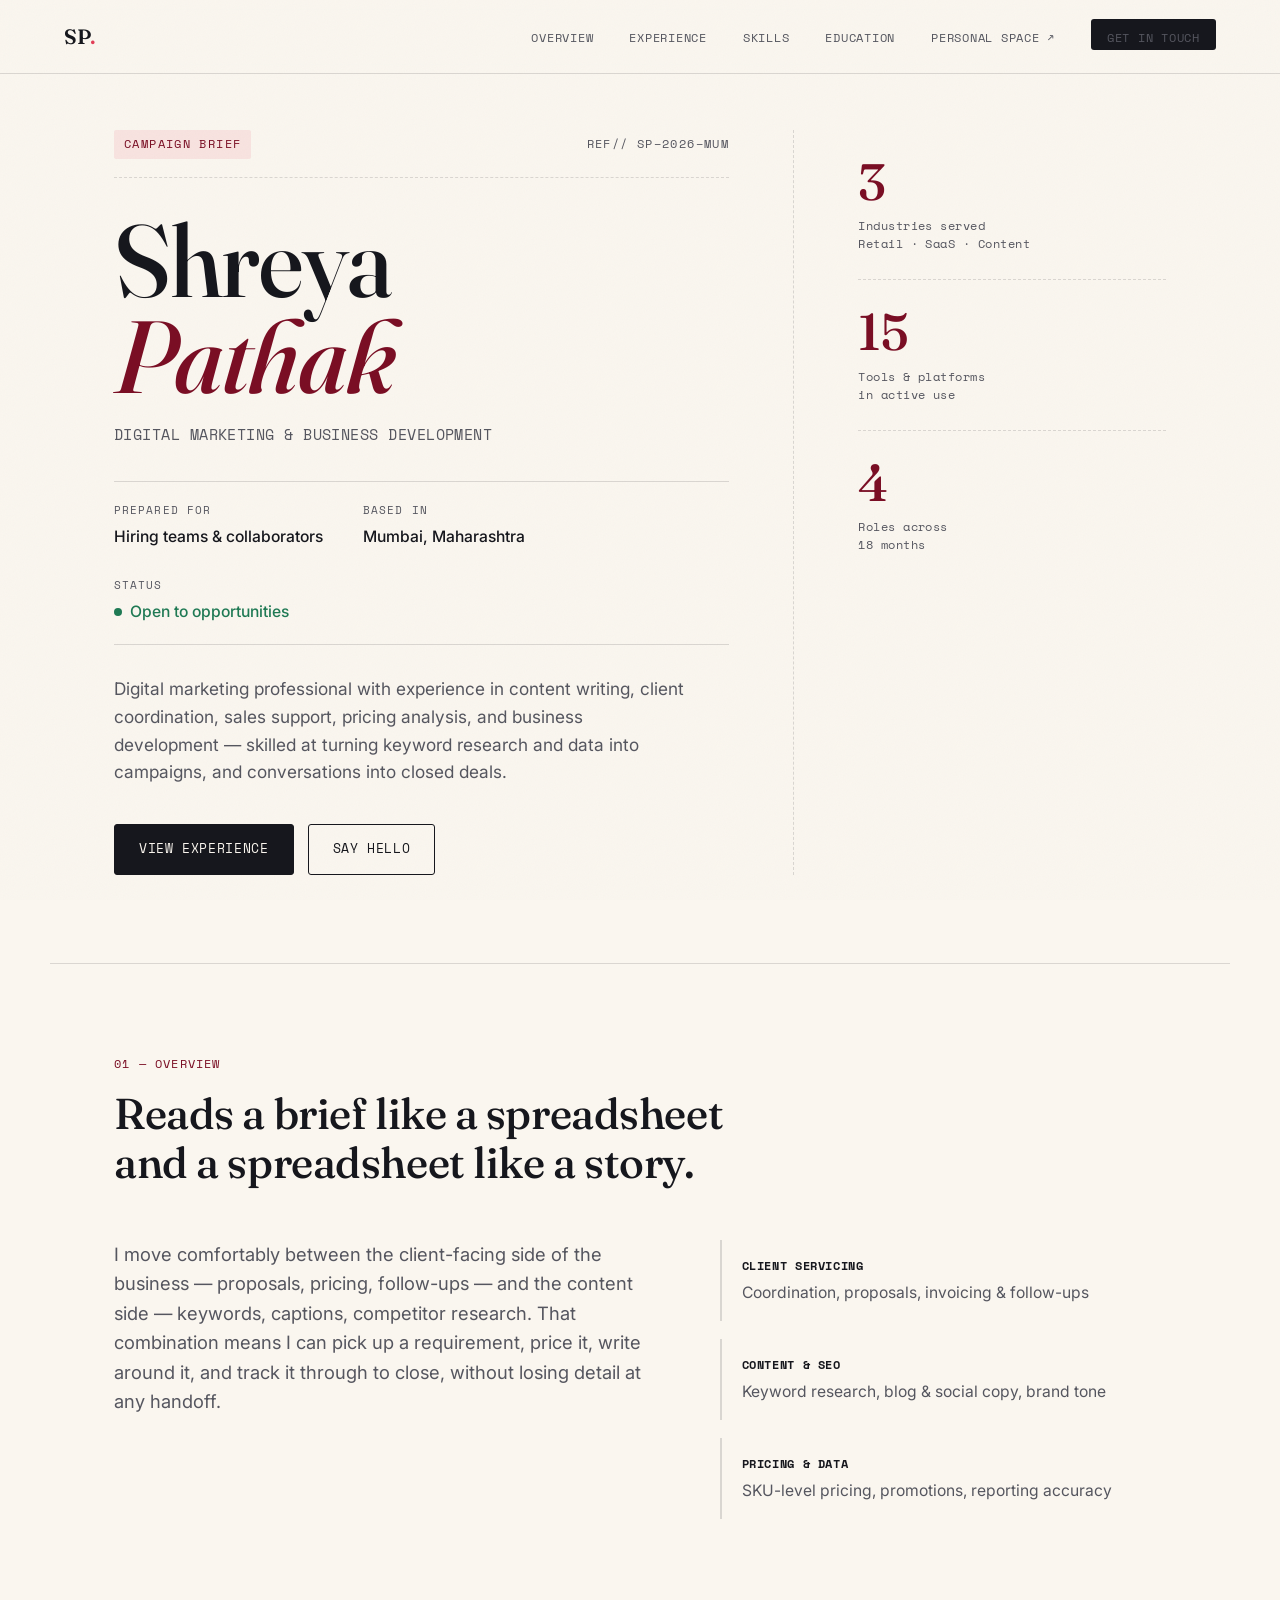
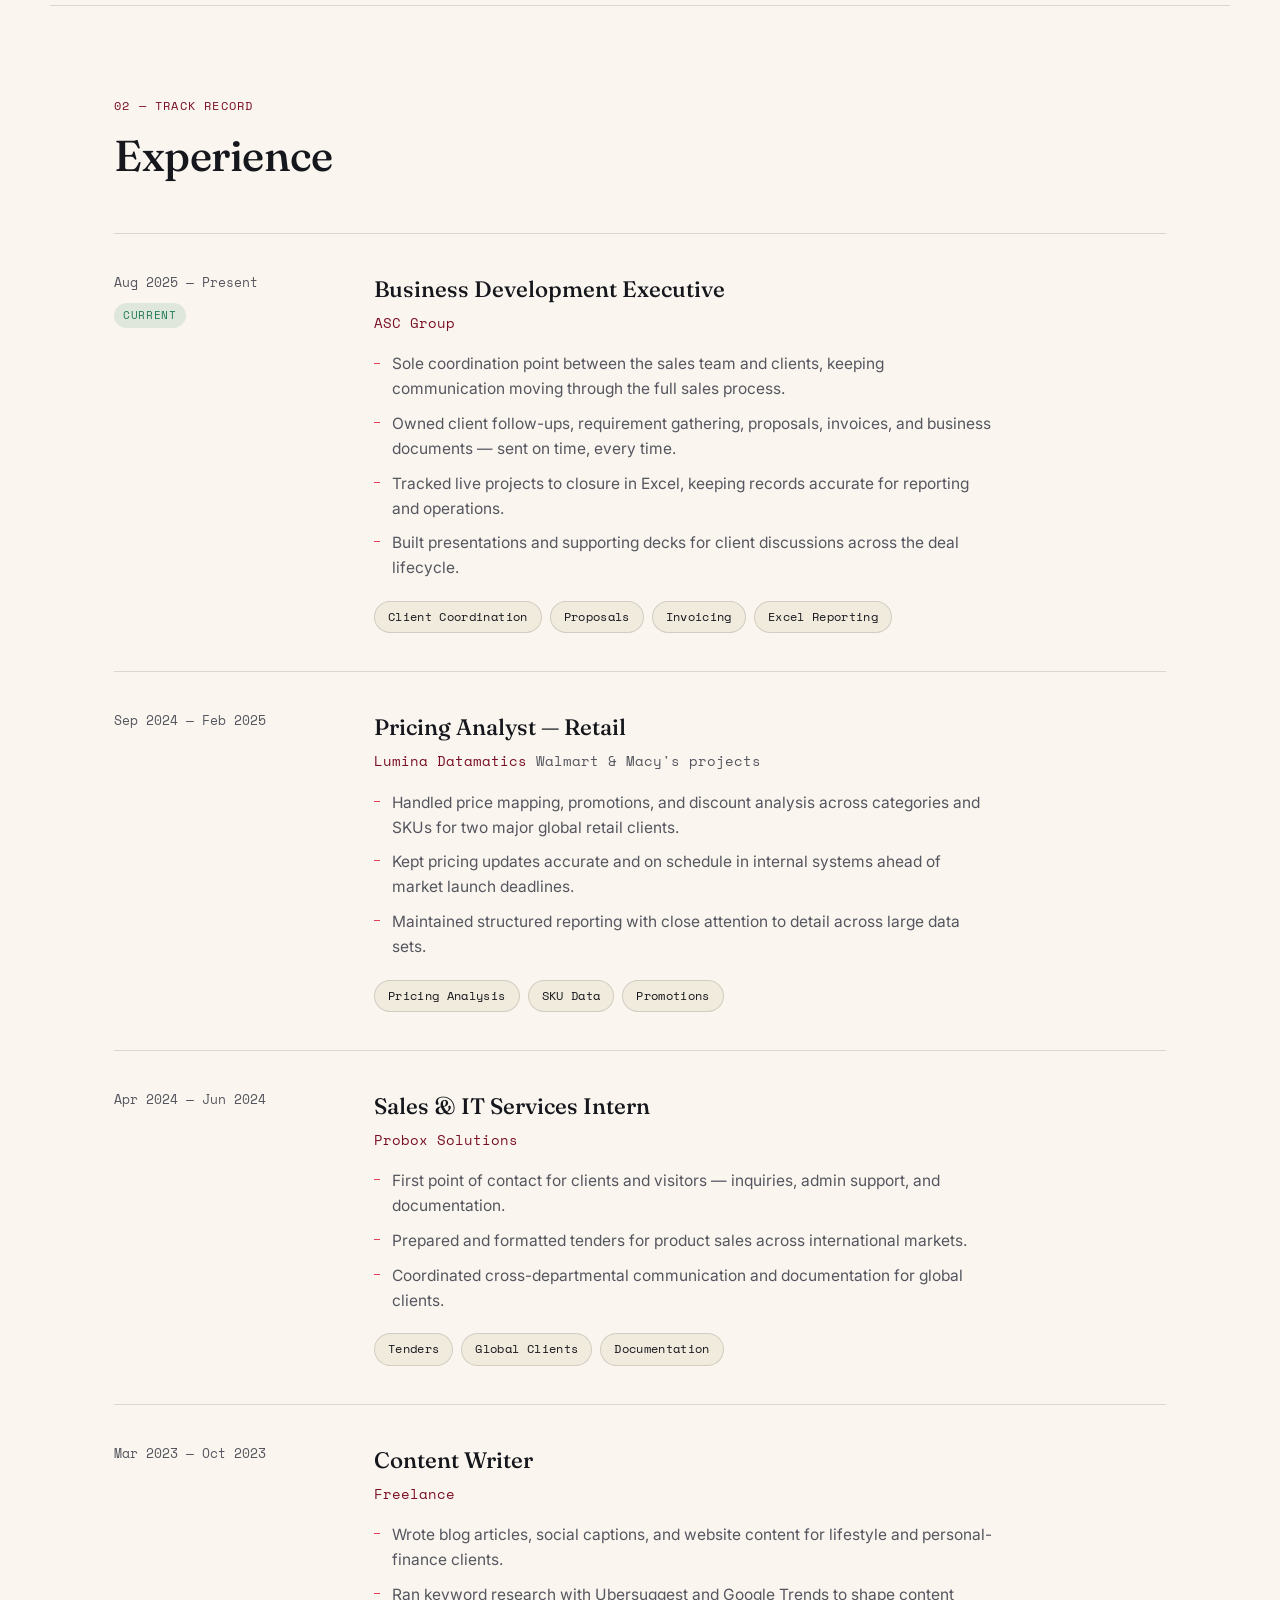
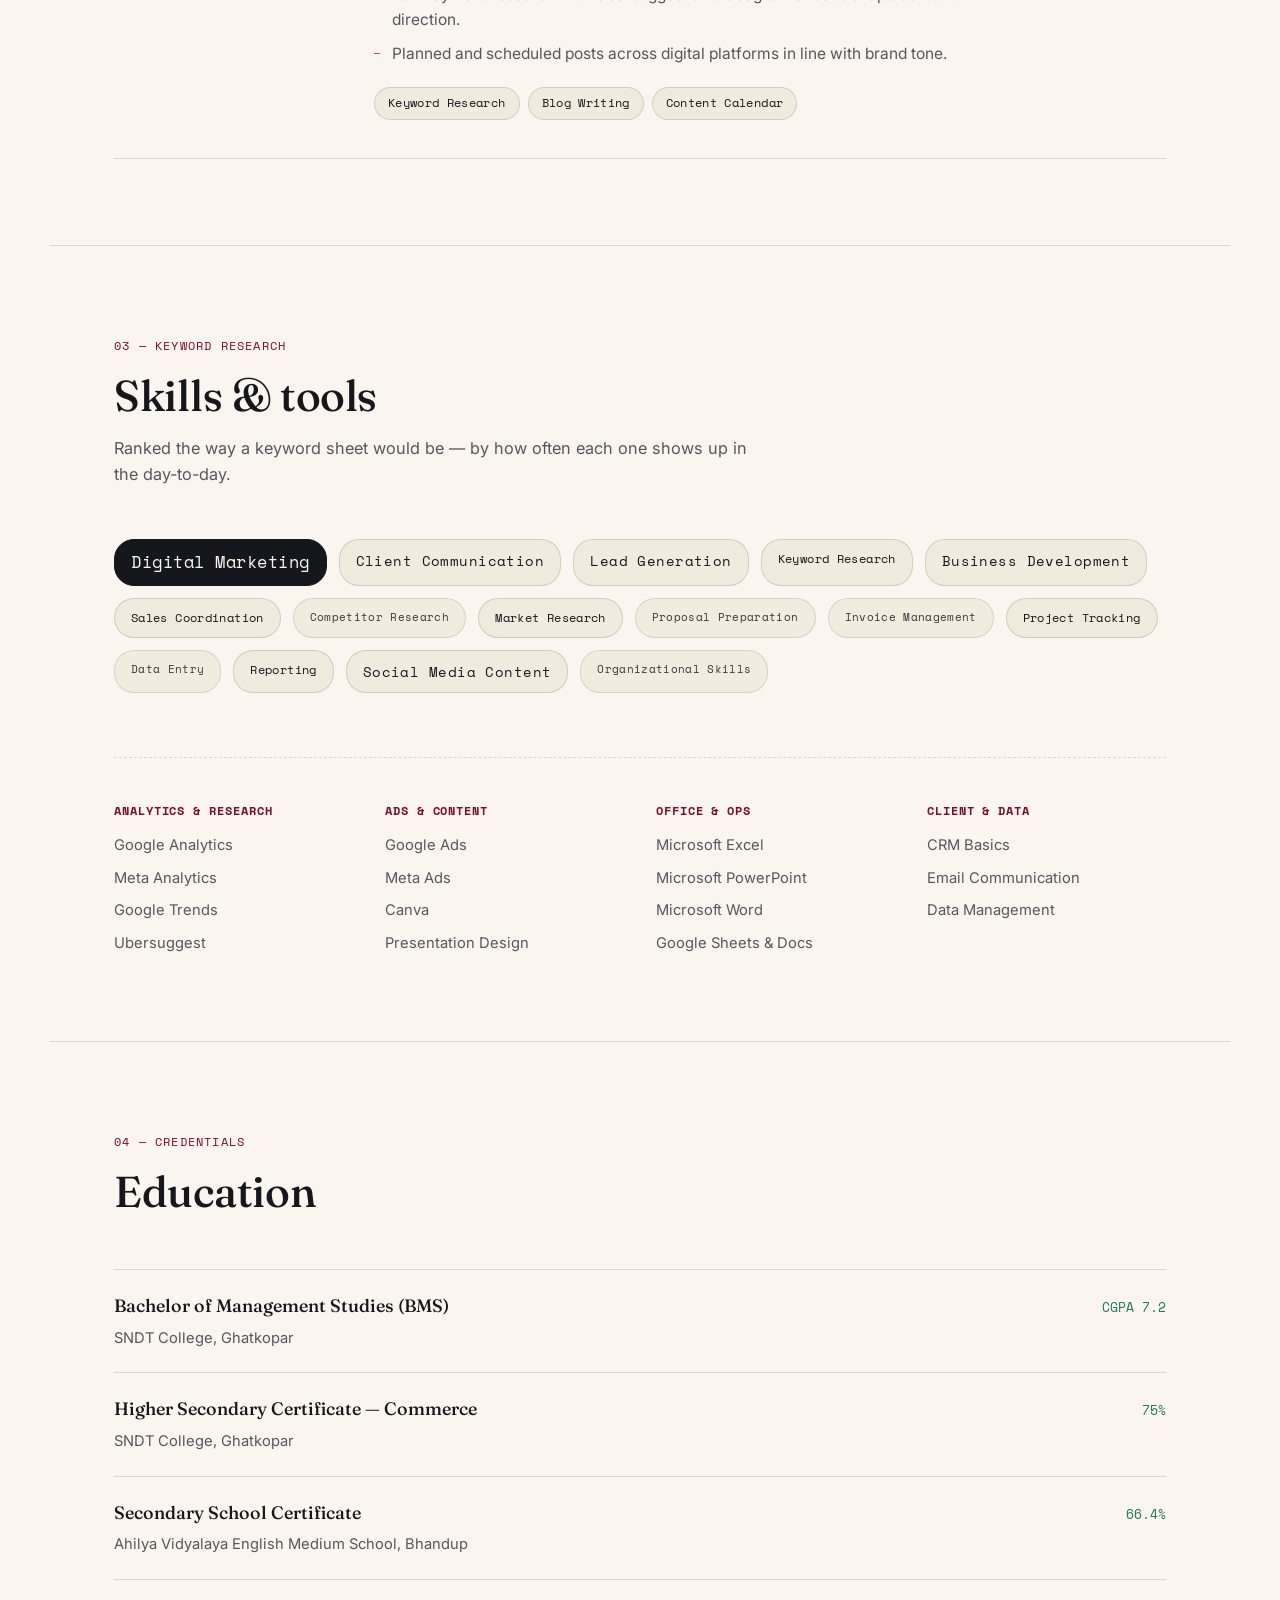
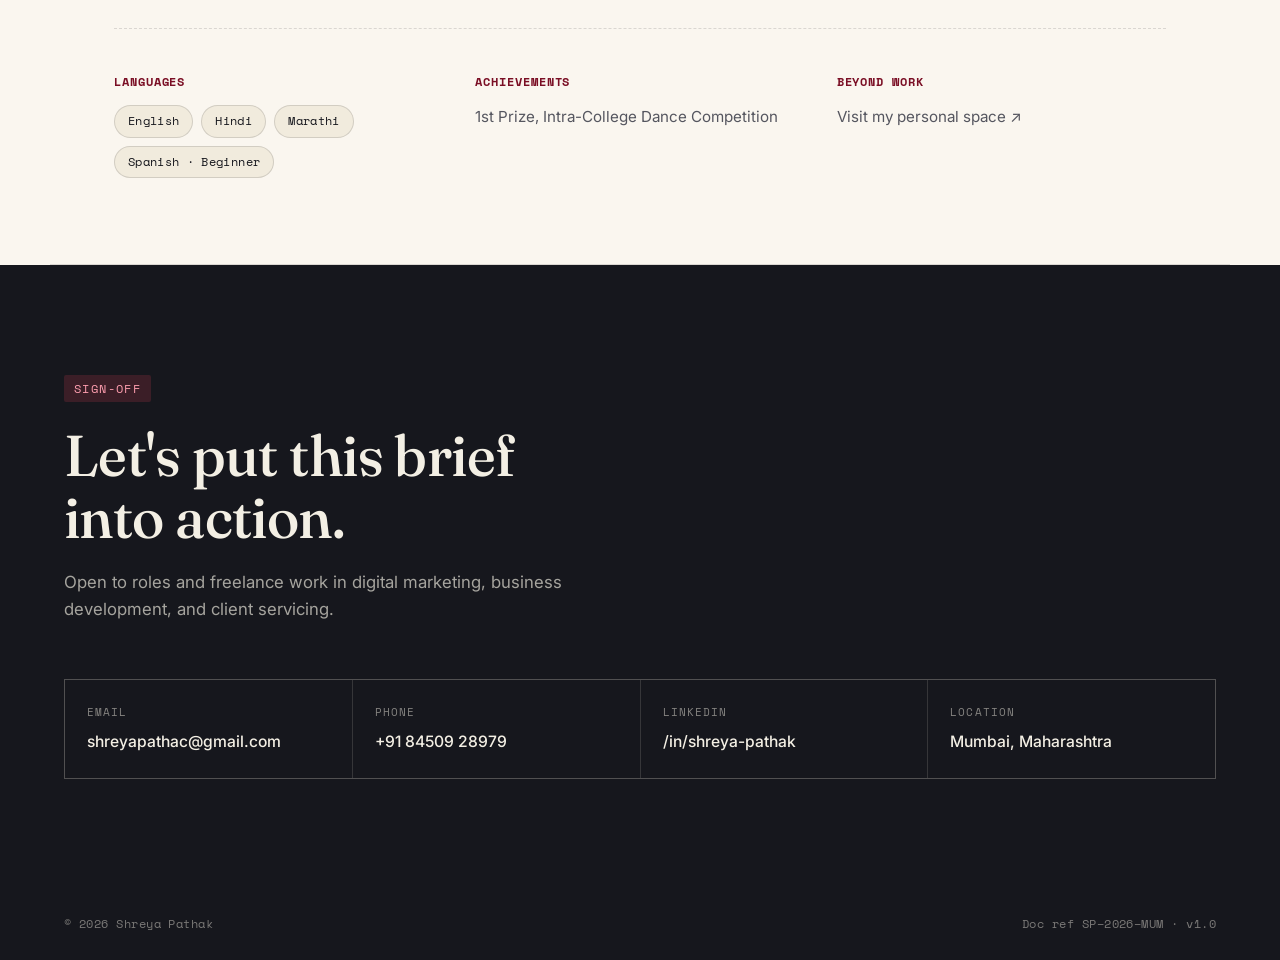
==== professional.html @ 5af689d1 "Add files via upload" ====
<!DOCTYPE html>
<html lang="en">
<head>
<meta charset="UTF-8">
<meta name="viewport" content="width=device-width, initial-scale=1.0">
<title>Shreya Pathak — Professional Portfolio</title>
<meta name="description" content="Professional portfolio of Shreya Pathak — digital marketing, business development, and client servicing, Mumbai.">
<link rel="preconnect" href="https://fonts.googleapis.com">
<link rel="preconnect" href="https://fonts.gstatic.com" crossorigin>
<link href="https://fonts.googleapis.com/css2?family=Fraunces:ital,opsz,wght@0,9..144,300;0,9..144,500;0,9..144,600;1,9..144,500&family=Inter:wght@400;500;600&family=Space+Mono:wght@400;700&display=swap" rel="stylesheet">
<link rel="stylesheet" href="assets/style.css">
</head>
<body>

<div class="grain" aria-hidden="true"></div>

<!-- ============ NAV ============ -->
<nav class="nav">
  <a href="index.html" class="nav__mark">SP<span class="nav__mark-dot">.</span></a>
  <button class="nav__toggle" id="navToggle" aria-label="Open menu" aria-expanded="false">
    <span></span><span></span><span></span>
  </button>
  <ul class="nav__links" id="navLinks">
    <li><a href="#brief">Overview</a></li>
    <li><a href="#experience">Experience</a></li>
    <li><a href="#skills">Skills</a></li>
    <li><a href="#education">Education</a></li>
    <li><a href="personal.html">Personal space ↗</a></li>
    <li><a href="#contact" class="nav__cta">Get in touch</a></li>
  </ul>
</nav>

<!-- ============ HERO — CAMPAIGN BRIEF COVER ============ -->
<header class="hero" id="top">
  <div class="hero__doc">
    <div class="hero__doc-top">
      <span class="hero__tag">CAMPAIGN&nbsp;BRIEF</span>
      <span class="hero__tag hero__tag--ref">REF// SP–2026–MUM</span>
    </div>

    <h1 class="hero__title">
      <span class="hero__title-line">Shreya</span>
      <span class="hero__title-line hero__title-line--em">Pathak</span>
    </h1>

    <p class="hero__role">Digital Marketing &amp; Business Development</p>

    <div class="hero__meta">
      <div class="hero__meta-item">
        <span class="hero__meta-label">Prepared for</span>
        <span class="hero__meta-value">Hiring teams &amp; collaborators</span>
      </div>
      <div class="hero__meta-item">
        <span class="hero__meta-label">Based in</span>
        <span class="hero__meta-value">Mumbai, Maharashtra</span>
      </div>
      <div class="hero__meta-item">
        <span class="hero__meta-label">Status</span>
        <span class="hero__meta-value hero__meta-value--live"><span class="pulse"></span>Open to opportunities</span>
      </div>
    </div>

    <p class="hero__summary">
      Digital marketing professional with experience in content writing, client coordination, sales support, pricing analysis, and business development — skilled at turning keyword research and data into campaigns, and conversations into closed deals.
    </p>

    <div class="hero__actions">
      <a href="#experience" class="btn btn--primary">View experience</a>
      <a href="mailto:shreyapathac@gmail.com" class="btn btn--ghost">Say hello</a>
    </div>
  </div>

  <div class="hero__side" aria-hidden="true">
    <div class="hero__kpi">
      <span class="hero__kpi-num" data-count="3">0</span>
      <span class="hero__kpi-label">Industries served<br>Retail · SaaS · Content</span>
    </div>
    <div class="hero__kpi">
      <span class="hero__kpi-num" data-count="15">0</span>
      <span class="hero__kpi-label">Tools &amp; platforms<br>in active use</span>
    </div>
    <div class="hero__kpi">
      <span class="hero__kpi-num" data-count="4">0</span>
      <span class="hero__kpi-label">Roles across<br>18 months</span>
    </div>
  </div>
</header>

<main>

<!-- ============ BRIEF / ABOUT ============ -->
<section class="section brief" id="brief">
  <div class="section__head">
    <span class="section__eyebrow">01 — Overview</span>
    <h2 class="section__title">Reads a brief like a spreadsheet<br>and a spreadsheet like a story.</h2>
  </div>
  <div class="brief__grid">
    <p class="brief__text">
      I move comfortably between the client-facing side of the business — proposals, pricing, follow-ups — and the content side — keywords, captions, competitor research. That combination means I can pick up a requirement, price it, write around it, and track it through to close, without losing detail at any handoff.
    </p>
    <ul class="brief__list">
      <li><span class="brief__list-mark">Client servicing</span>Coordination, proposals, invoicing &amp; follow-ups</li>
      <li><span class="brief__list-mark">Content &amp; SEO</span>Keyword research, blog &amp; social copy, brand tone</li>
      <li><span class="brief__list-mark">Pricing &amp; data</span>SKU-level pricing, promotions, reporting accuracy</li>
    </ul>
  </div>
</section>

<!-- ============ EXPERIENCE — TIMELINE ============ -->
<section class="section experience" id="experience">
  <div class="section__head">
    <span class="section__eyebrow">02 — Track record</span>
    <h2 class="section__title">Experience</h2>
  </div>

  <div class="timeline">

    <article class="role">
      <div class="role__when">
        <span class="role__dates">Aug 2025 — Present</span>
        <span class="role__badge role__badge--current">Current</span>
      </div>
      <div class="role__body">
        <h3 class="role__title">Business Development Executive</h3>
        <p class="role__org">ASC Group</p>
        <ul class="role__points">
          <li>Sole coordination point between the sales team and clients, keeping communication moving through the full sales process.</li>
          <li>Owned client follow-ups, requirement gathering, proposals, invoices, and business documents — sent on time, every time.</li>
          <li>Tracked live projects to closure in Excel, keeping records accurate for reporting and operations.</li>
          <li>Built presentations and supporting decks for client discussions across the deal lifecycle.</li>
        </ul>
        <div class="role__tags">
          <span class="tag">Client Coordination</span><span class="tag">Proposals</span><span class="tag">Invoicing</span><span class="tag">Excel Reporting</span>
        </div>
      </div>
    </article>

    <article class="role">
      <div class="role__when">
        <span class="role__dates">Sep 2024 — Feb 2025</span>
      </div>
      <div class="role__body">
        <h3 class="role__title">Pricing Analyst — Retail</h3>
        <p class="role__org">Lumina Datamatics <span class="role__org-note">Walmart &amp; Macy's projects</span></p>
        <ul class="role__points">
          <li>Handled price mapping, promotions, and discount analysis across categories and SKUs for two major global retail clients.</li>
          <li>Kept pricing updates accurate and on schedule in internal systems ahead of market launch deadlines.</li>
          <li>Maintained structured reporting with close attention to detail across large data sets.</li>
        </ul>
        <div class="role__tags">
          <span class="tag">Pricing Analysis</span><span class="tag">SKU Data</span><span class="tag">Promotions</span>
        </div>
      </div>
    </article>

    <article class="role">
      <div class="role__when">
        <span class="role__dates">Apr 2024 — Jun 2024</span>
      </div>
      <div class="role__body">
        <h3 class="role__title">Sales &amp; IT Services Intern</h3>
        <p class="role__org">Probox Solutions</p>
        <ul class="role__points">
          <li>First point of contact for clients and visitors — inquiries, admin support, and documentation.</li>
          <li>Prepared and formatted tenders for product sales across international markets.</li>
          <li>Coordinated cross-departmental communication and documentation for global clients.</li>
        </ul>
        <div class="role__tags">
          <span class="tag">Tenders</span><span class="tag">Global Clients</span><span class="tag">Documentation</span>
        </div>
      </div>
    </article>

    <article class="role">
      <div class="role__when">
        <span class="role__dates">Mar 2023 — Oct 2023</span>
      </div>
      <div class="role__body">
        <h3 class="role__title">Content Writer</h3>
        <p class="role__org">Freelance</p>
        <ul class="role__points">
          <li>Wrote blog articles, social captions, and website content for lifestyle and personal-finance clients.</li>
          <li>Ran keyword research with Ubersuggest and Google Trends to shape content direction.</li>
          <li>Planned and scheduled posts across digital platforms in line with brand tone.</li>
        </ul>
        <div class="role__tags">
          <span class="tag">Keyword Research</span><span class="tag">Blog Writing</span><span class="tag">Content Calendar</span>
        </div>
      </div>
    </article>

  </div>
</section>

<!-- ============ SKILLS — KEYWORD TAG CLOUD ============ -->
<section class="section skills" id="skills">
  <div class="section__head">
    <span class="section__eyebrow">03 — Keyword research</span>
    <h2 class="section__title">Skills &amp; tools</h2>
    <p class="section__sub">Ranked the way a keyword sheet would be — by how often each one shows up in the day-to-day.</p>
  </div>

  <div class="skillcloud">
    <span class="tag tag--xl">Digital Marketing</span>
    <span class="tag tag--lg">Client Communication</span>
    <span class="tag tag--lg">Lead Generation</span>
    <span class="tag tag--md">Keyword Research</span>
    <span class="tag tag--lg">Business Development</span>
    <span class="tag tag--md">Sales Coordination</span>
    <span class="tag tag--sm">Competitor Research</span>
    <span class="tag tag--md">Market Research</span>
    <span class="tag tag--sm">Proposal Preparation</span>
    <span class="tag tag--sm">Invoice Management</span>
    <span class="tag tag--md">Project Tracking</span>
    <span class="tag tag--sm">Data Entry</span>
    <span class="tag tag--md">Reporting</span>
    <span class="tag tag--lg">Social Media Content</span>
    <span class="tag tag--sm">Organizational Skills</span>
  </div>

  <div class="toolgrid">
    <div class="toolgrid__group">
      <h3 class="toolgrid__label">Analytics &amp; research</h3>
      <ul>
        <li>Google Analytics</li>
        <li>Meta Analytics</li>
        <li>Google Trends</li>
        <li>Ubersuggest</li>
      </ul>
    </div>
    <div class="toolgrid__group">
      <h3 class="toolgrid__label">Ads &amp; content</h3>
      <ul>
        <li>Google Ads</li>
        <li>Meta Ads</li>
        <li>Canva</li>
        <li>Presentation Design</li>
      </ul>
    </div>
    <div class="toolgrid__group">
      <h3 class="toolgrid__label">Office &amp; ops</h3>
      <ul>
        <li>Microsoft Excel</li>
        <li>Microsoft PowerPoint</li>
        <li>Microsoft Word</li>
        <li>Google Sheets &amp; Docs</li>
      </ul>
    </div>
    <div class="toolgrid__group">
      <h3 class="toolgrid__label">Client &amp; data</h3>
      <ul>
        <li>CRM Basics</li>
        <li>Email Communication</li>
        <li>Data Management</li>
      </ul>
    </div>
  </div>
</section>

<!-- ============ EDUCATION ============ -->
<section class="section education" id="education">
  <div class="section__head">
    <span class="section__eyebrow">04 — Credentials</span>
    <h2 class="section__title">Education</h2>
  </div>

  <div class="edu-list">
    <div class="edu-item">
      <div class="edu-item__top">
        <h3>Bachelor of Management Studies (BMS)</h3>
        <span class="edu-item__score">CGPA 7.2</span>
      </div>
      <p>SNDT College, Ghatkopar</p>
    </div>
    <div class="edu-item">
      <div class="edu-item__top">
        <h3>Higher Secondary Certificate — Commerce</h3>
        <span class="edu-item__score">75%</span>
      </div>
      <p>SNDT College, Ghatkopar</p>
    </div>
    <div class="edu-item">
      <div class="edu-item__top">
        <h3>Secondary School Certificate</h3>
        <span class="edu-item__score">66.4%</span>
      </div>
      <p>Ahilya Vidyalaya English Medium School, Bhandup</p>
    </div>
  </div>

  <div class="extras">
    <div class="extras__col">
      <h3 class="toolgrid__label">Languages</h3>
      <div class="extras__chips">
        <span class="tag">English</span><span class="tag">Hindi</span><span class="tag">Marathi</span><span class="tag">Spanish · Beginner</span>
      </div>
    </div>
    <div class="extras__col">
      <h3 class="toolgrid__label">Achievements</h3>
      <p class="extras__text">1st Prize, Intra-College Dance Competition</p>
    </div>
    <div class="extras__col">
      <h3 class="toolgrid__label">Beyond work</h3>
      <p class="extras__text"><a href="personal.html" class="extras__link">Visit my personal space ↗</a></p>
    </div>
  </div>
</section>

<!-- ============ CONTACT ============ -->
<section class="section contact" id="contact">
  <div class="contact__doc">
    <span class="hero__tag">SIGN-OFF</span>
    <h2 class="contact__title">Let's put this brief<br>into action.</h2>
    <p class="contact__text">Open to roles and freelance work in digital marketing, business development, and client servicing.</p>
    <div class="contact__grid">
      <a href="mailto:shreyapathac@gmail.com" class="contact__item">
        <span class="contact__label">Email</span>
        <span class="contact__value">shreyapathac@gmail.com</span>
      </a>
      <a href="tel:+918450928979" class="contact__item">
        <span class="contact__label">Phone</span>
        <span class="contact__value">+91 84509 28979</span>
      </a>
      <a href="https://www.linkedin.com/in/shreya-pathak-097768383/" target="_blank" rel="noopener" class="contact__item">
        <span class="contact__label">LinkedIn</span>
        <span class="contact__value">/in/shreya-pathak</span>
      </a>
      <span class="contact__item contact__item--static">
        <span class="contact__label">Location</span>
        <span class="contact__value">Mumbai, Maharashtra</span>
      </span>
    </div>
  </div>
</section>

</main>

<footer class="footer">
  <span>© 2026 Shreya Pathak</span>
  <span class="footer__note">Doc ref SP–2026–MUM · v1.0</span>
</footer>

<script src="assets/script.js"></script>
</body>
</html>
---- assets/style.css ----
/* ============================================================
   TOKENS
   ============================================================ */
:root{
  --paper:      #FAF6EF;
  --paper-2:    #F1EBDD;
  --ink:        #16171D;
  --ink-soft:   #55565f;
  --line:       rgba(22,23,29,0.14);
  --accent:     #E23E57;   /* signal pink — campaign / urgency */
  --accent-ink: #7A0E24;
  --growth:     #1F7A54;   /* growth green — metrics / success */
  --mono-bg:    #16171D;
  --mono-ink:   #F3EFE4;

  --display: "Fraunces", "Iowan Old Style", serif;
  --body:    "Inter", -apple-system, sans-serif;
  --mono:    "Space Mono", "SFMono-Regular", monospace;

  --wrap: 1180px;
  --gutter: clamp(24px, 5vw, 72px);
  --radius: 3px;
}

*{ box-sizing:border-box; }
html{ scroll-behavior:smooth; }
body{
  margin:0;
  background:var(--paper);
  color:var(--ink);
  font-family:var(--body);
  font-size:16px;
  line-height:1.6;
  -webkit-font-smoothing:antialiased;
}
h1,h2,h3{ margin:0; font-family:var(--display); font-weight:500; }
p{ margin:0; }
ul{ margin:0; padding:0; list-style:none; }
a{ color:inherit; text-decoration:none; }
img{ max-width:100%; display:block; }

@media (prefers-reduced-motion: reduce){
  *{ animation-duration:0.01ms !important; transition-duration:0.01ms !important; scroll-behavior:auto !important; }
}

/* faint paper grain, purely decorative */
.grain{
  position:fixed; inset:0; pointer-events:none; z-index:999;
  opacity:0.035; mix-blend-mode:multiply;
  background-image:url("data:image/svg+xml,%3Csvg xmlns='http://www.w3.org/2000/svg' width='120' height='120'%3E%3Cfilter id='n'%3E%3CfeTurbulence type='fractalNoise' baseFrequency='0.9' numOctaves='2' stitchTiles='stitch'/%3E%3C/filter%3E%3Crect width='100%25' height='100%25' filter='url(%23n)'/%3E%3C/svg%3E");
}

/* ============================================================
   NAV
   ============================================================ */
.nav{
  position:sticky; top:0; z-index:100;
  display:flex; align-items:center; justify-content:space-between;
  padding:20px var(--gutter);
  background:rgba(250,246,239,0.86);
  backdrop-filter:blur(10px);
  border-bottom:1px solid var(--line);
}
.nav__mark{
  font-family:var(--display); font-weight:600; font-size:1.3rem; letter-spacing:0.01em;
}
.nav__mark-dot{ color:var(--accent); }
.nav__links{ display:flex; align-items:center; gap:36px; }
.nav__links a{
  font-family:var(--mono); font-size:0.78rem; text-transform:uppercase; letter-spacing:0.06em;
  color:var(--ink-soft);
  position:relative; padding-bottom:3px;
}
.nav__links a:not(.nav__cta)::after{
  content:""; position:absolute; left:0; bottom:0; height:1px; width:0;
  background:var(--accent); transition:width 0.25s ease;
}
.nav__links a:not(.nav__cta):hover{ color:var(--ink); }
.nav__links a:not(.nav__cta):hover::after{ width:100%; }
.nav__cta{
  color:var(--paper); background:var(--ink); padding:9px 16px; border-radius:var(--radius);
  transition:background 0.2s ease;
}
.nav__cta:hover{ background:var(--accent); }
.nav__toggle{ display:none; }

/* ============================================================
   HERO — campaign-brief cover sheet
   ============================================================ */
.hero{
  display:grid; grid-template-columns:1.65fr 1fr;
  gap:var(--gutter);
  padding:56px var(--gutter) 88px;
  max-width:var(--wrap); margin:0 auto;
  border-bottom:1px solid var(--line);
}
.hero__doc-top{
  display:flex; justify-content:space-between; align-items:center;
  padding-bottom:18px; margin-bottom:34px; border-bottom:1px dashed var(--line);
}
.hero__tag{
  font-family:var(--mono); font-size:0.72rem; letter-spacing:0.12em;
  color:var(--accent-ink); background:rgba(226,62,87,0.1);
  padding:5px 10px; border-radius:2px;
}
.hero__tag--ref{ color:var(--ink-soft); background:transparent; padding-right:0; }

.hero__title{ font-size:clamp(3.2rem, 8vw, 6.4rem); line-height:0.94; letter-spacing:-0.01em; }
.hero__title-line{ display:block; }
.hero__title-line--em{ font-style:italic; font-weight:500; color:var(--accent-ink); }

.hero__role{
  margin-top:18px; font-family:var(--mono); font-size:0.95rem; letter-spacing:0.03em;
  color:var(--ink-soft); text-transform:uppercase;
}

.hero__meta{
  display:flex; flex-wrap:wrap; gap:28px 40px;
  margin-top:34px; padding:20px 0; border-top:1px solid var(--line); border-bottom:1px solid var(--line);
}
.hero__meta-item{ display:flex; flex-direction:column; gap:5px; }
.hero__meta-label{ font-family:var(--mono); font-size:0.68rem; text-transform:uppercase; letter-spacing:0.1em; color:var(--ink-soft); }
.hero__meta-value{ font-size:0.98rem; font-weight:500; }
.hero__meta-value--live{ display:flex; align-items:center; gap:8px; color:var(--growth); }
.pulse{
  width:8px; height:8px; border-radius:50%; background:var(--growth);
  box-shadow:0 0 0 0 rgba(31,122,84,0.5);
  animation:pulse 2.2s infinite;
}
@keyframes pulse{
  0%{ box-shadow:0 0 0 0 rgba(31,122,84,0.45); }
  70%{ box-shadow:0 0 0 8px rgba(31,122,84,0); }
  100%{ box-shadow:0 0 0 0 rgba(31,122,84,0); }
}

.hero__summary{ margin-top:30px; max-width:52ch; font-size:1.08rem; color:var(--ink-soft); }

.hero__actions{ display:flex; gap:14px; margin-top:38px; }
.btn{
  font-family:var(--mono); font-size:0.8rem; letter-spacing:0.05em; text-transform:uppercase;
  padding:14px 24px; border-radius:var(--radius); border:1px solid var(--ink);
  transition:all 0.2s ease; display:inline-block;
}
.btn--primary{ background:var(--ink); color:var(--paper); }
.btn--primary:hover{ background:var(--accent); border-color:var(--accent); }
.btn--ghost{ background:transparent; color:var(--ink); }
.btn--ghost:hover{ background:var(--ink); color:var(--paper); }

.hero__side{
  display:flex; flex-direction:column; gap:0;
  border-left:1px dashed var(--line); padding-left:var(--gutter);
}
.hero__kpi{
  padding:26px 0; border-bottom:1px dashed var(--line);
}
.hero__kpi:last-child{ border-bottom:none; }
.hero__kpi-num{
  font-family:var(--display); font-size:3.2rem; font-weight:500; color:var(--accent-ink); line-height:1;
  display:block;
}
.hero__kpi-label{
  display:block; margin-top:10px; font-family:var(--mono); font-size:0.75rem; letter-spacing:0.04em;
  color:var(--ink-soft); line-height:1.5;
}

/* ============================================================
   SECTION shared
   ============================================================ */
.section{ max-width:var(--wrap); margin:0 auto; padding:86px var(--gutter); border-bottom:1px solid var(--line); }
.section__head{ margin-bottom:52px; max-width:64ch; }
.section__eyebrow{
  display:inline-block; font-family:var(--mono); font-size:0.75rem; letter-spacing:0.1em;
  text-transform:uppercase; color:var(--accent-ink); margin-bottom:16px;
}
.section__title{ font-size:clamp(1.9rem, 3.4vw, 2.7rem); line-height:1.15; letter-spacing:-0.01em; }
.section__sub{ margin-top:14px; color:var(--ink-soft); font-size:1.02rem; }

/* ============================================================
   BRIEF / ABOUT
   ============================================================ */
.brief__grid{ display:grid; grid-template-columns:1.1fr 0.9fr; gap:60px; }
.brief__text{ font-size:1.15rem; color:var(--ink-soft); max-width:48ch; }
.brief__list{ display:flex; flex-direction:column; gap:18px; }
.brief__list li{
  font-size:0.98rem; color:var(--ink-soft); padding:16px 0 16px 20px;
  border-left:2px solid var(--line); position:relative;
}
.brief__list-mark{
  display:block; font-family:var(--mono); font-size:0.78rem; text-transform:uppercase; letter-spacing:0.05em;
  color:var(--ink); margin-bottom:4px; font-weight:700;
}

/* ============================================================
   EXPERIENCE — timeline
   ============================================================ */
.timeline{ display:flex; flex-direction:column; }
.role{
  display:grid; grid-template-columns:220px 1fr; gap:40px;
  padding:38px 0; border-top:1px solid var(--line);
}
.role:last-child{ border-bottom:1px solid var(--line); }
.role__when{ display:flex; flex-direction:column; gap:10px; }
.role__dates{ font-family:var(--mono); font-size:0.82rem; color:var(--ink-soft); }
.role__badge{
  align-self:flex-start; font-family:var(--mono); font-size:0.68rem; text-transform:uppercase; letter-spacing:0.06em;
  padding:4px 9px; border-radius:20px;
}
.role__badge--current{ background:rgba(31,122,84,0.12); color:var(--growth); }

.role__title{ font-size:1.4rem; font-weight:500; }
.role__org{ margin-top:4px; font-family:var(--mono); font-size:0.88rem; color:var(--accent-ink); }
.role__org-note{ color:var(--ink-soft); }
.role__points{ margin-top:18px; display:flex; flex-direction:column; gap:10px; max-width:62ch; }
.role__points li{
  position:relative; padding-left:18px; color:var(--ink-soft); font-size:0.97rem;
}
.role__points li::before{
  content:""; position:absolute; left:0; top:0.65em; width:6px; height:1px; background:var(--accent);
}
.role__tags{ display:flex; flex-wrap:wrap; gap:8px; margin-top:20px; }

/* tag chip base */
.tag{
  font-family:var(--mono); font-size:0.72rem; letter-spacing:0.03em;
  color:var(--ink); border:1px solid var(--line); border-radius:20px;
  padding:6px 13px; white-space:nowrap; background:var(--paper-2);
  transition:border-color 0.2s ease, color 0.2s ease;
}
.tag:hover{ border-color:var(--accent); color:var(--accent-ink); }

/* ============================================================
   SKILLS — keyword tag cloud
   ============================================================ */
.skillcloud{
  display:flex; flex-wrap:wrap; gap:12px; margin-bottom:64px;
}
.skillcloud .tag{ padding:9px 16px; }
.tag--xl{ font-size:1.05rem; padding:13px 22px; background:var(--ink); color:var(--paper); border-color:var(--ink); }
.tag--xl:hover{ background:var(--accent); border-color:var(--accent); color:#fff; }
.tag--lg{ font-size:0.9rem; padding:11px 18px; }
.tag--md{ font-size:0.78rem; }
.tag--sm{ font-size:0.7rem; opacity:0.85; }

.toolgrid{
  display:grid; grid-template-columns:repeat(4, 1fr); gap:32px;
  padding-top:44px; border-top:1px dashed var(--line);
}
.toolgrid__label{
  font-family:var(--mono); font-size:0.72rem; text-transform:uppercase; letter-spacing:0.08em;
  color:var(--accent-ink); margin-bottom:14px; font-weight:700;
}
.toolgrid__group ul{ display:flex; flex-direction:column; gap:9px; }
.toolgrid__group li{ font-size:0.92rem; color:var(--ink-soft); }

/* ============================================================
   EDUCATION
   ============================================================ */
.edu-list{ display:flex; flex-direction:column; }
.edu-item{ padding:22px 0; border-top:1px solid var(--line); }
.edu-list .edu-item:last-child{ border-bottom:1px solid var(--line); }
.edu-item__top{ display:flex; justify-content:space-between; align-items:baseline; gap:20px; }
.edu-item__top h3{ font-size:1.12rem; font-weight:500; }
.edu-item__score{ font-family:var(--mono); font-size:0.82rem; color:var(--growth); white-space:nowrap; }
.edu-item p{ margin-top:6px; color:var(--ink-soft); font-size:0.92rem; }

.extras{ display:grid; grid-template-columns:repeat(3,1fr); gap:32px; margin-top:48px; padding-top:44px; border-top:1px dashed var(--line); }
.extras__chips{ display:flex; flex-wrap:wrap; gap:8px; }
.extras__text{ color:var(--ink-soft); font-size:0.95rem; }

/* ============================================================
   CONTACT — dark sign-off sheet
   ============================================================ */
.contact{
  background:var(--mono-bg); color:var(--mono-ink); border-bottom:none;
  max-width:none; padding:110px var(--gutter);
}
.contact__doc{ max-width:var(--wrap); margin:0 auto; }
.contact .hero__tag{ background:rgba(226,62,87,0.18); color:#ff9fb0; }
.contact__title{ margin-top:24px; font-size:clamp(2.2rem, 5vw, 3.6rem); line-height:1.08; letter-spacing:-0.01em; }
.contact__text{ margin-top:20px; max-width:48ch; color:rgba(243,239,228,0.65); font-size:1.05rem; }

.contact__grid{
  display:grid; grid-template-columns:repeat(4, 1fr); gap:1px;
  margin-top:56px; background:rgba(243,239,228,0.14);
  border:1px solid rgba(243,239,228,0.14);
}
.contact__item{
  background:var(--mono-bg); padding:24px 22px; display:flex; flex-direction:column; gap:8px;
  transition:background 0.2s ease;
}
a.contact__item:hover{ background:#201f28; }
.contact__label{ font-family:var(--mono); font-size:0.68rem; text-transform:uppercase; letter-spacing:0.1em; color:rgba(243,239,228,0.5); }
.contact__value{ font-size:0.98rem; font-weight:500; word-break:break-word; }
.contact__item--static{ cursor:default; }

/* ============================================================
   FOOTER
   ============================================================ */
.footer{
  display:flex; justify-content:space-between; padding:26px var(--gutter);
  background:var(--mono-bg); color:rgba(243,239,228,0.45);
  font-family:var(--mono); font-size:0.72rem; letter-spacing:0.04em;
}

/* ============================================================
   SCROLL REVEAL
   ============================================================ */
.reveal{ opacity:0; transform:translateY(18px); transition:opacity 0.7s ease, transform 0.7s ease; }
.reveal.is-visible{ opacity:1; transform:translateY(0); }

/* ============================================================
   RESPONSIVE
   ============================================================ */
@media (max-width: 900px){
  .hero{ grid-template-columns:1fr; }
  .hero__side{ border-left:none; border-top:1px dashed var(--line); padding-left:0; padding-top:20px;
    display:grid; grid-template-columns:repeat(3,1fr); gap:20px; }
  .hero__kpi{ border-bottom:none; padding:0; }
  .brief__grid{ grid-template-columns:1fr; gap:36px; }
  .toolgrid{ grid-template-columns:repeat(2,1fr); }
  .extras{ grid-template-columns:1fr; }
  .contact__grid{ grid-template-columns:repeat(2,1fr); }
  .role{ grid-template-columns:1fr; gap:14px; }
}

@media (max-width: 640px){
  .nav__links{
    position:fixed; inset:64px 0 0 0; background:var(--paper);
    flex-direction:column; align-items:flex-start; padding:32px var(--gutter); gap:24px;
    transform:translateX(100%); transition:transform 0.3s ease; z-index:90;
  }
  .nav__links.is-open{ transform:translateX(0); }
  .nav__toggle{
    display:flex; flex-direction:column; gap:5px; background:none; border:none; cursor:pointer; padding:6px; z-index:101;
  }
  .nav__toggle span{ width:22px; height:2px; background:var(--ink); display:block; }
  .hero__kpi-num{ font-size:2.4rem; }
  .contact__grid{ grid-template-columns:1fr; }
  .footer{ flex-direction:column; gap:6px; }
}
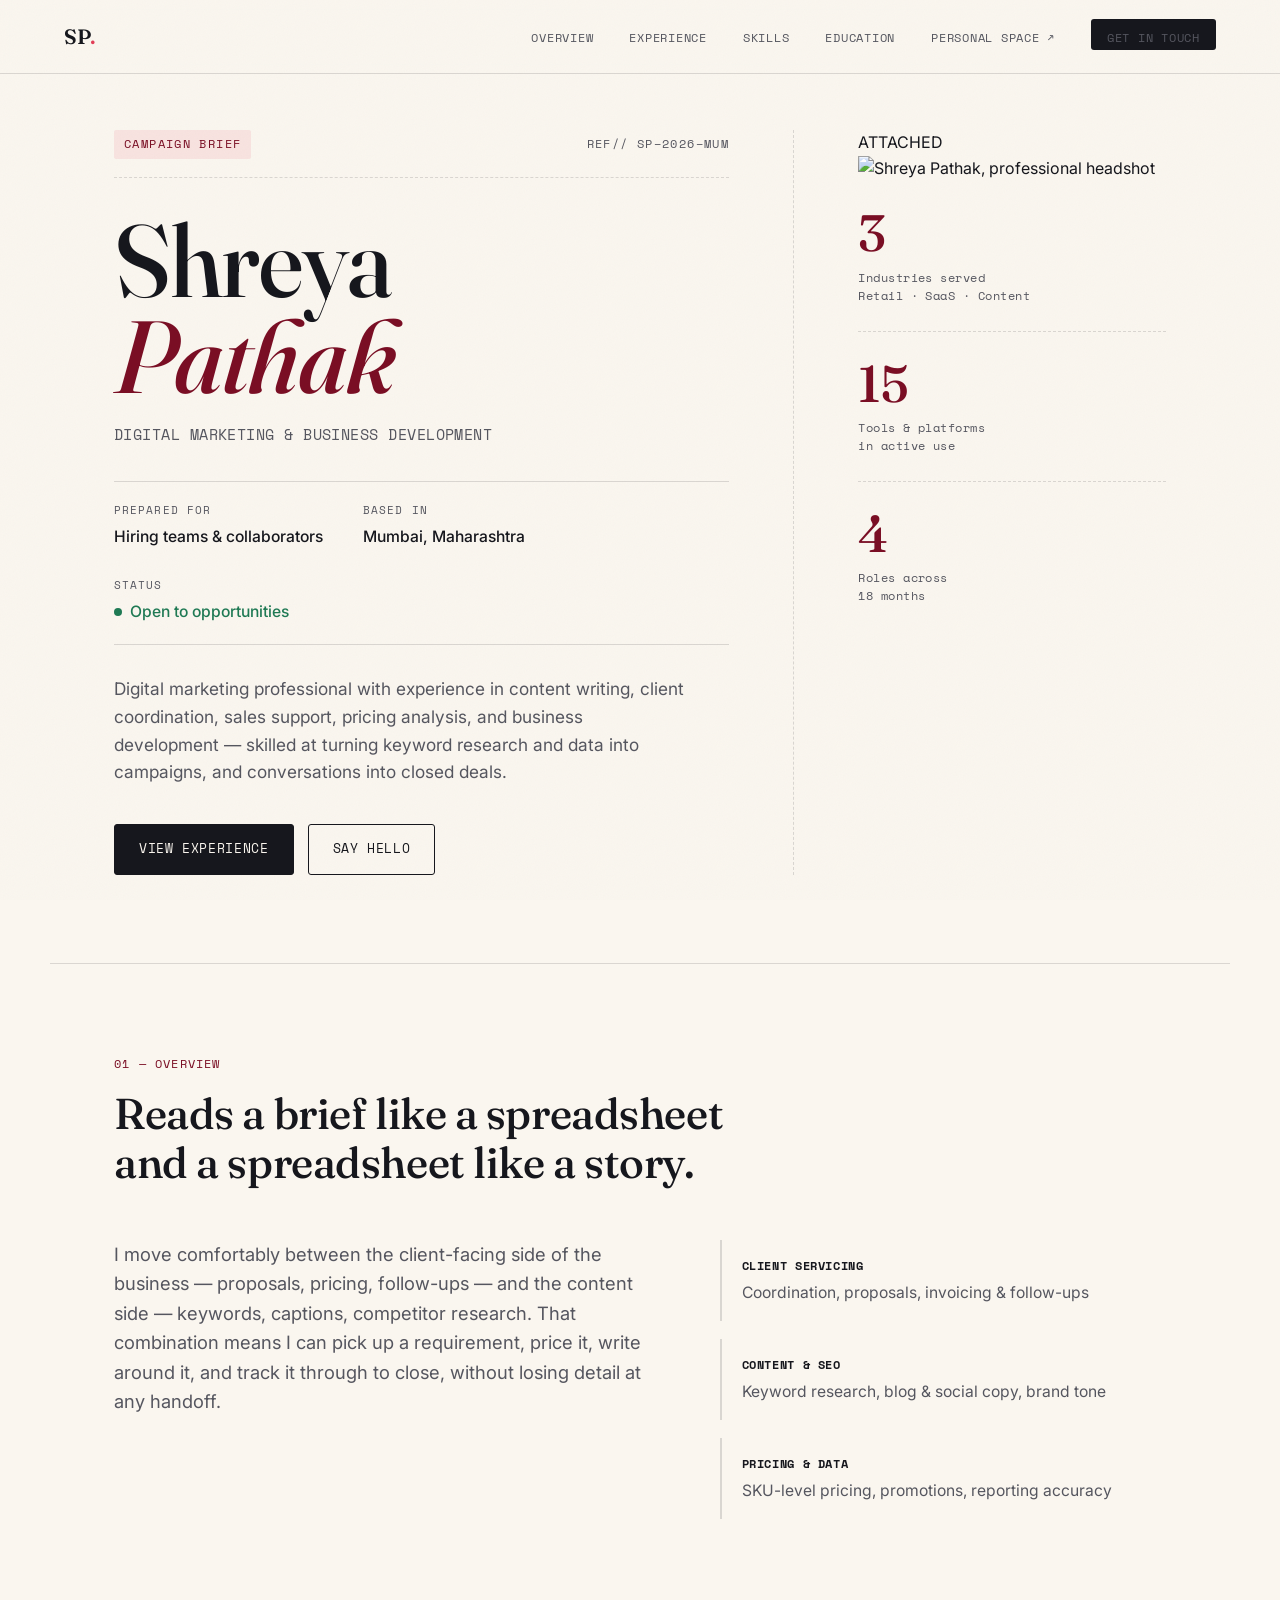
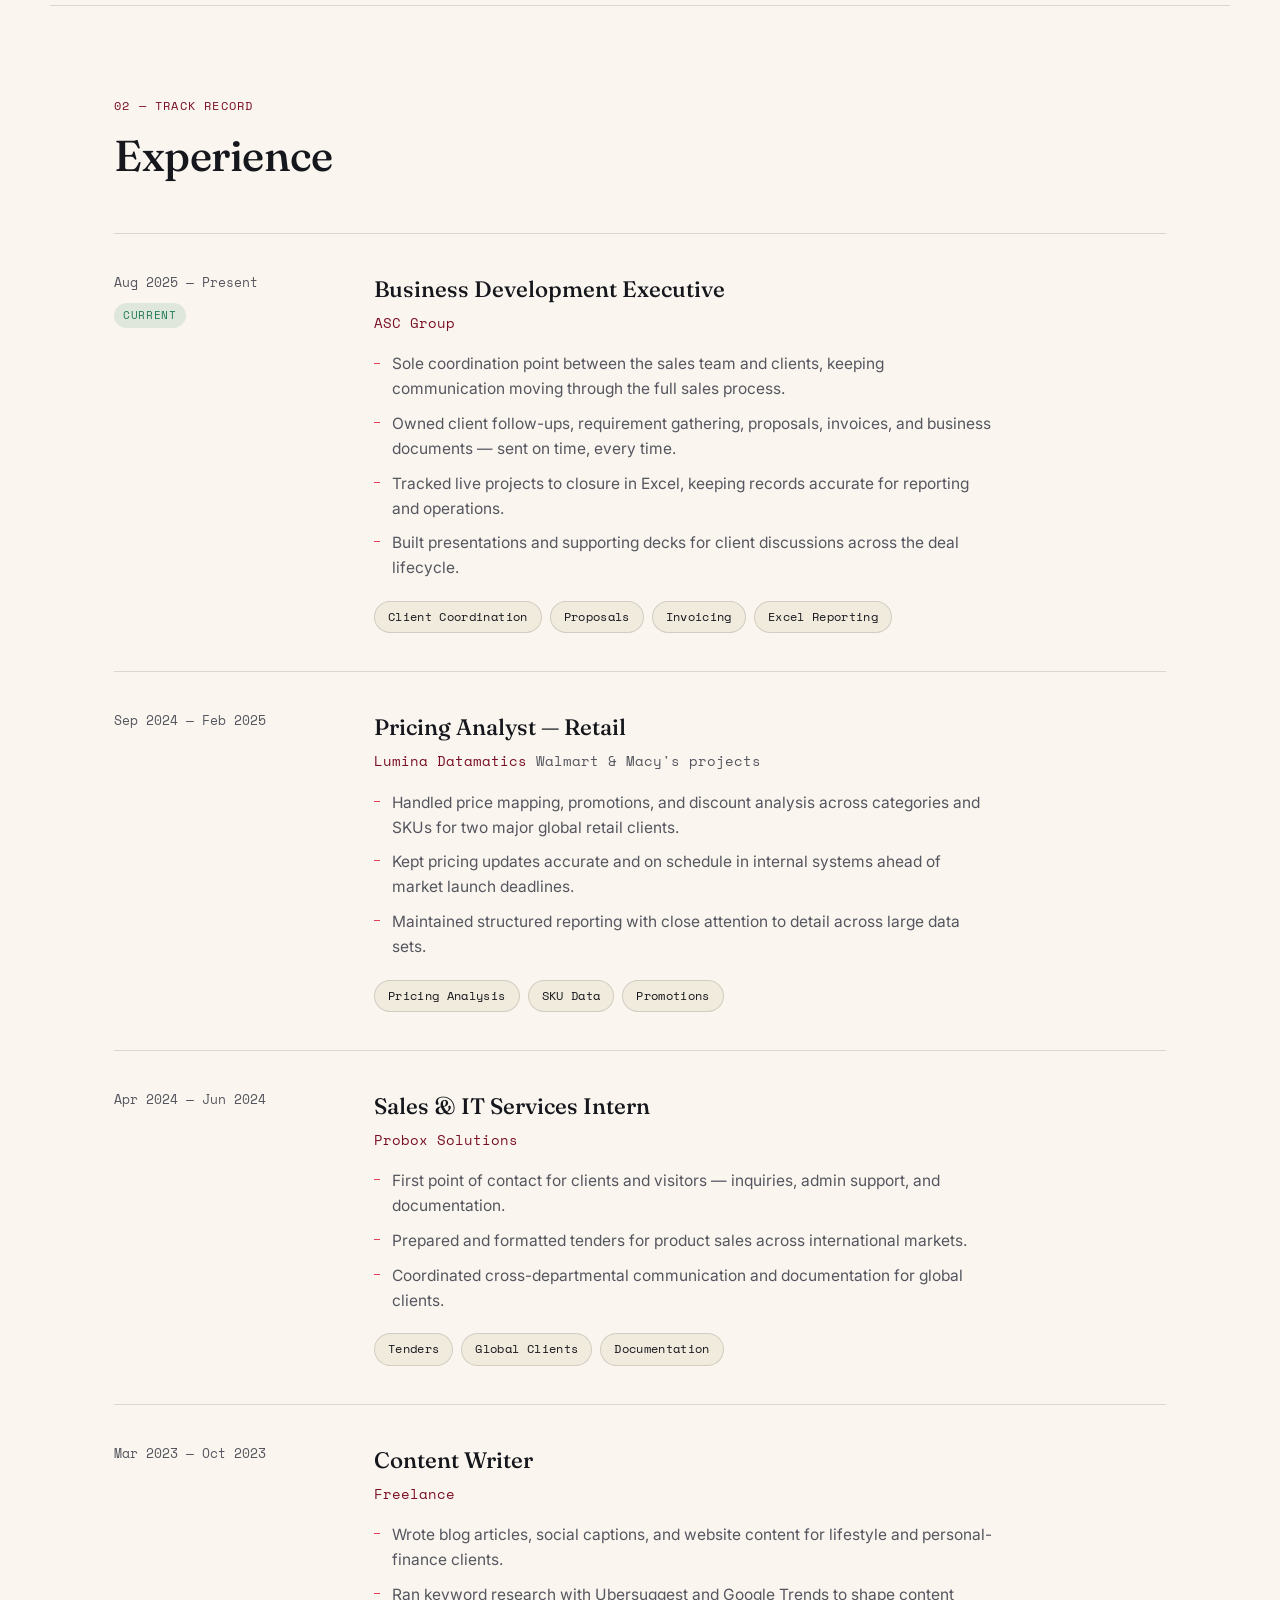
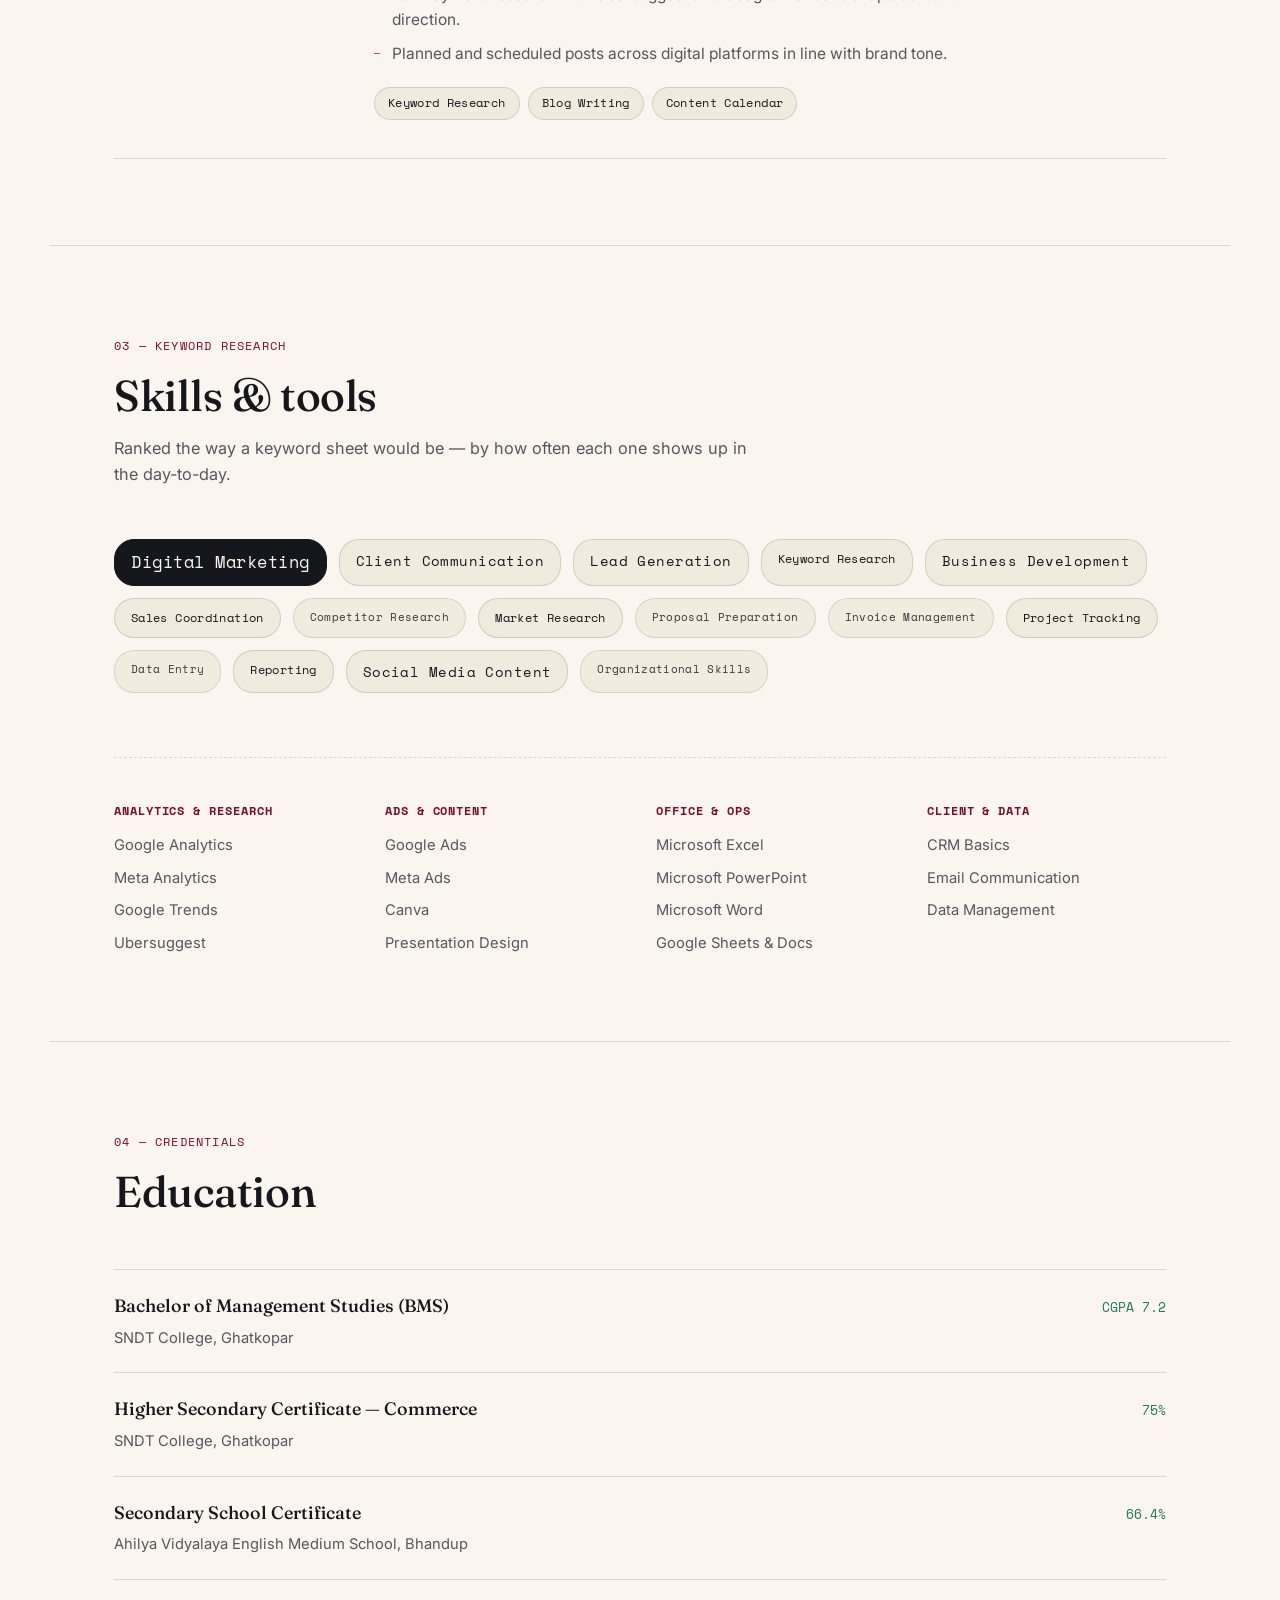
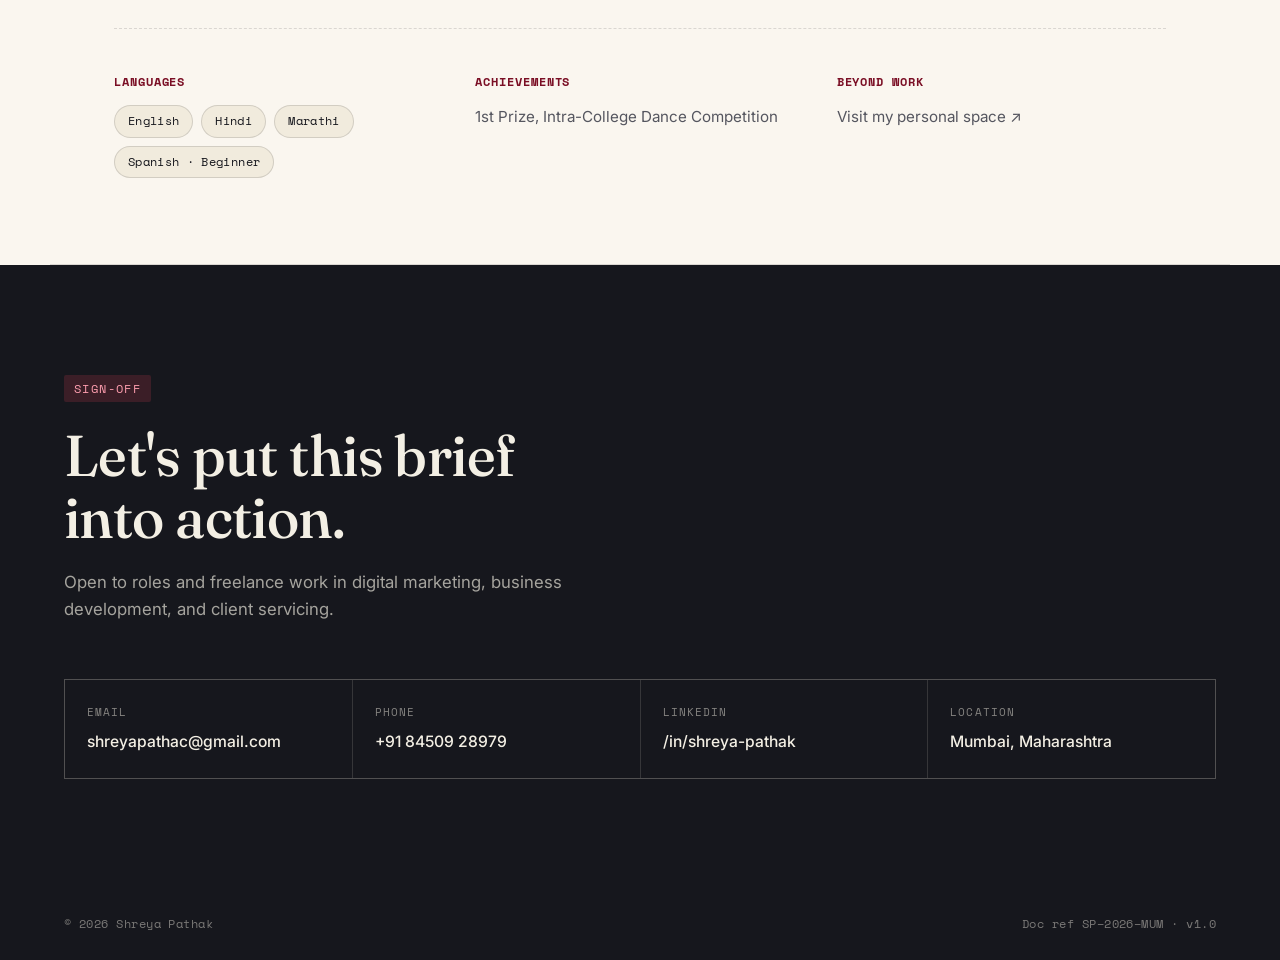
==== commit fd10dff1: "Update professional.html" ====
--- a/professional.html
+++ b/professional.html
@@ -25,7 +25,7 @@
     <li><a href="#experience">Experience</a></li>
     <li><a href="#skills">Skills</a></li>
     <li><a href="#education">Education</a></li>
-    <li><a href="personal.html">Personal space ↗</a></li>
+    <li><a href="index.html">Personal space ↗</a></li>
     <li><a href="#contact" class="nav__cta">Get in touch</a></li>
   </ul>
 </nav>
@@ -70,7 +70,11 @@
     </div>
   </div>
 
-  <div class="hero__side" aria-hidden="true">
+  <div class="hero__side">
+    <div class="photo-frame photo-frame--professional" id="professionalPhoto">
+      <span class="photo-frame__tab">ATTACHED</span>
+      <img src="assets/img/shreya-professional.jpg" alt="Shreya Pathak, professional headshot" loading="eager">
+    </div>
     <div class="hero__kpi">
       <span class="hero__kpi-num" data-count="3">0</span>
       <span class="hero__kpi-label">Industries served<br>Retail · SaaS · Content</span>
@@ -301,7 +305,7 @@
     </div>
     <div class="extras__col">
       <h3 class="toolgrid__label">Beyond work</h3>
-      <p class="extras__text"><a href="personal.html" class="extras__link">Visit my personal space ↗</a></p>
+      <p class="extras__text"><a href="index.html" class="extras__link">Visit my personal space ↗</a></p>
     </div>
   </div>
 </section>
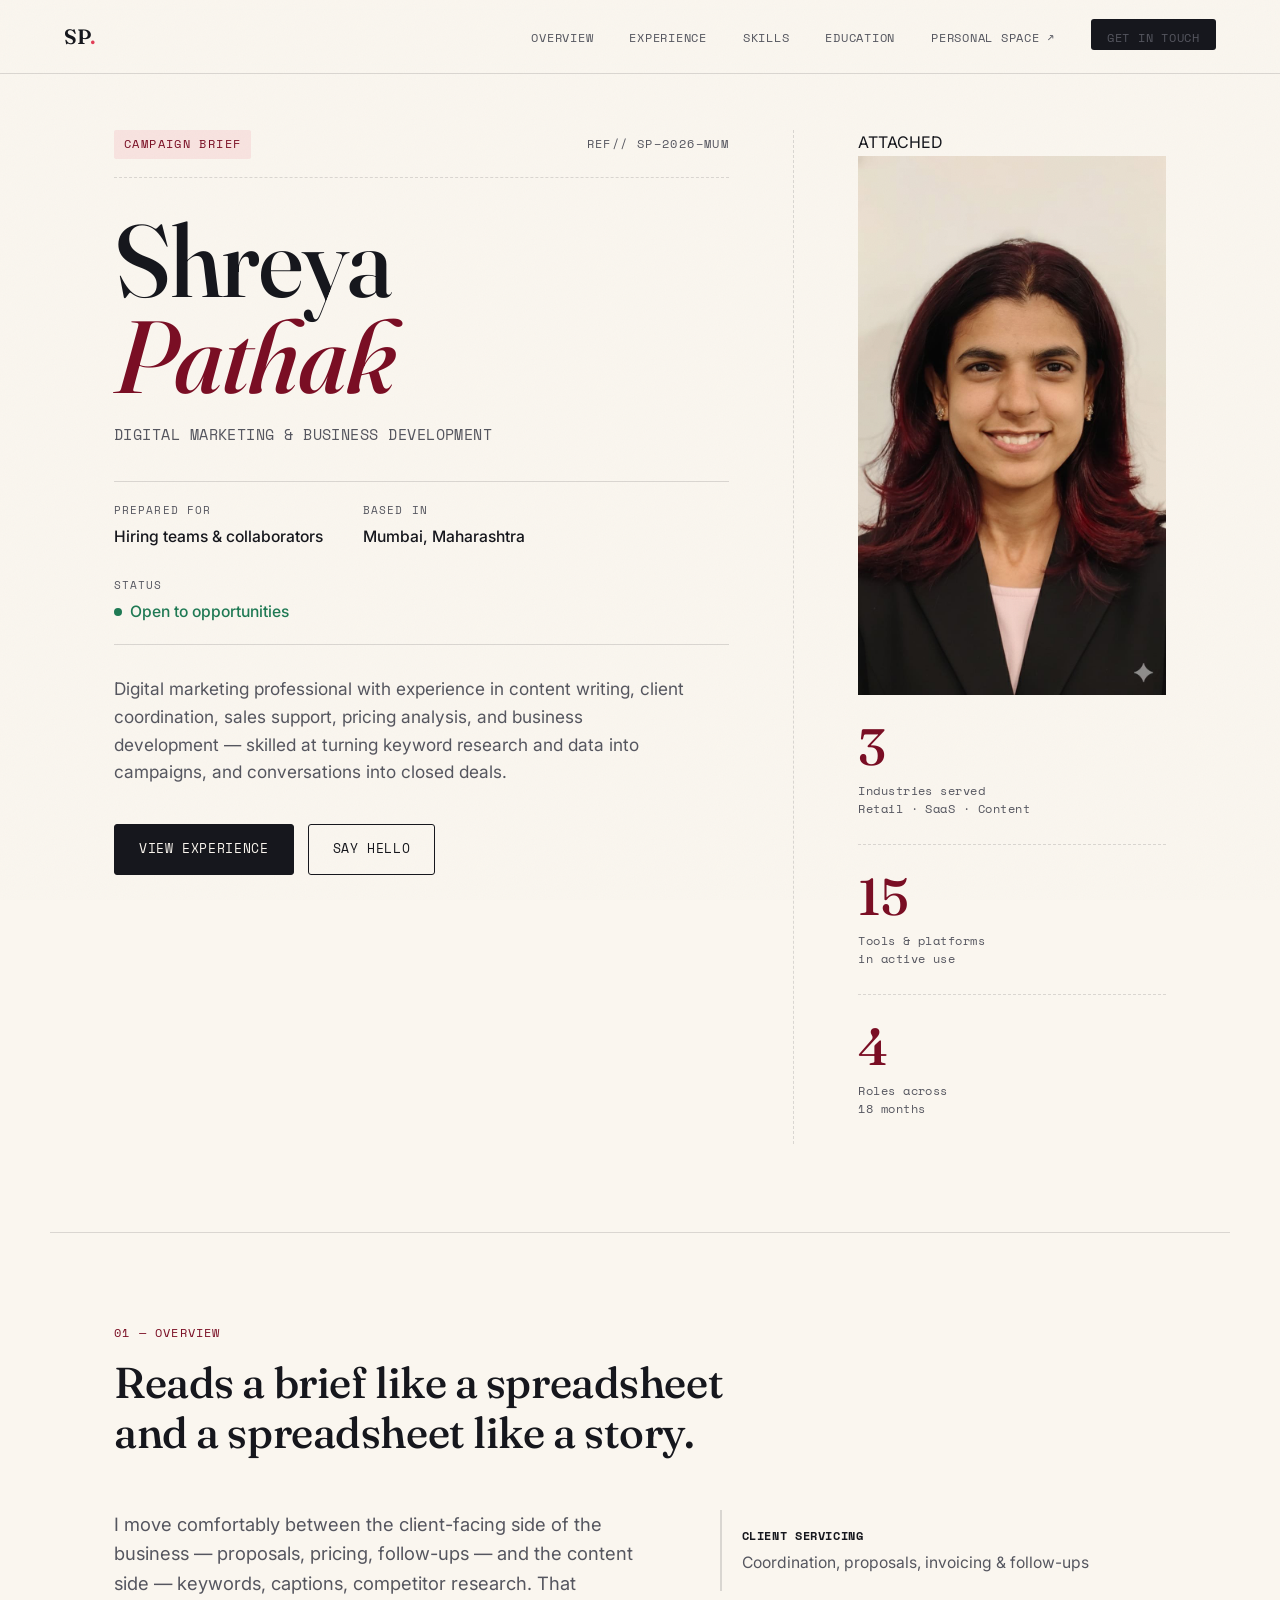
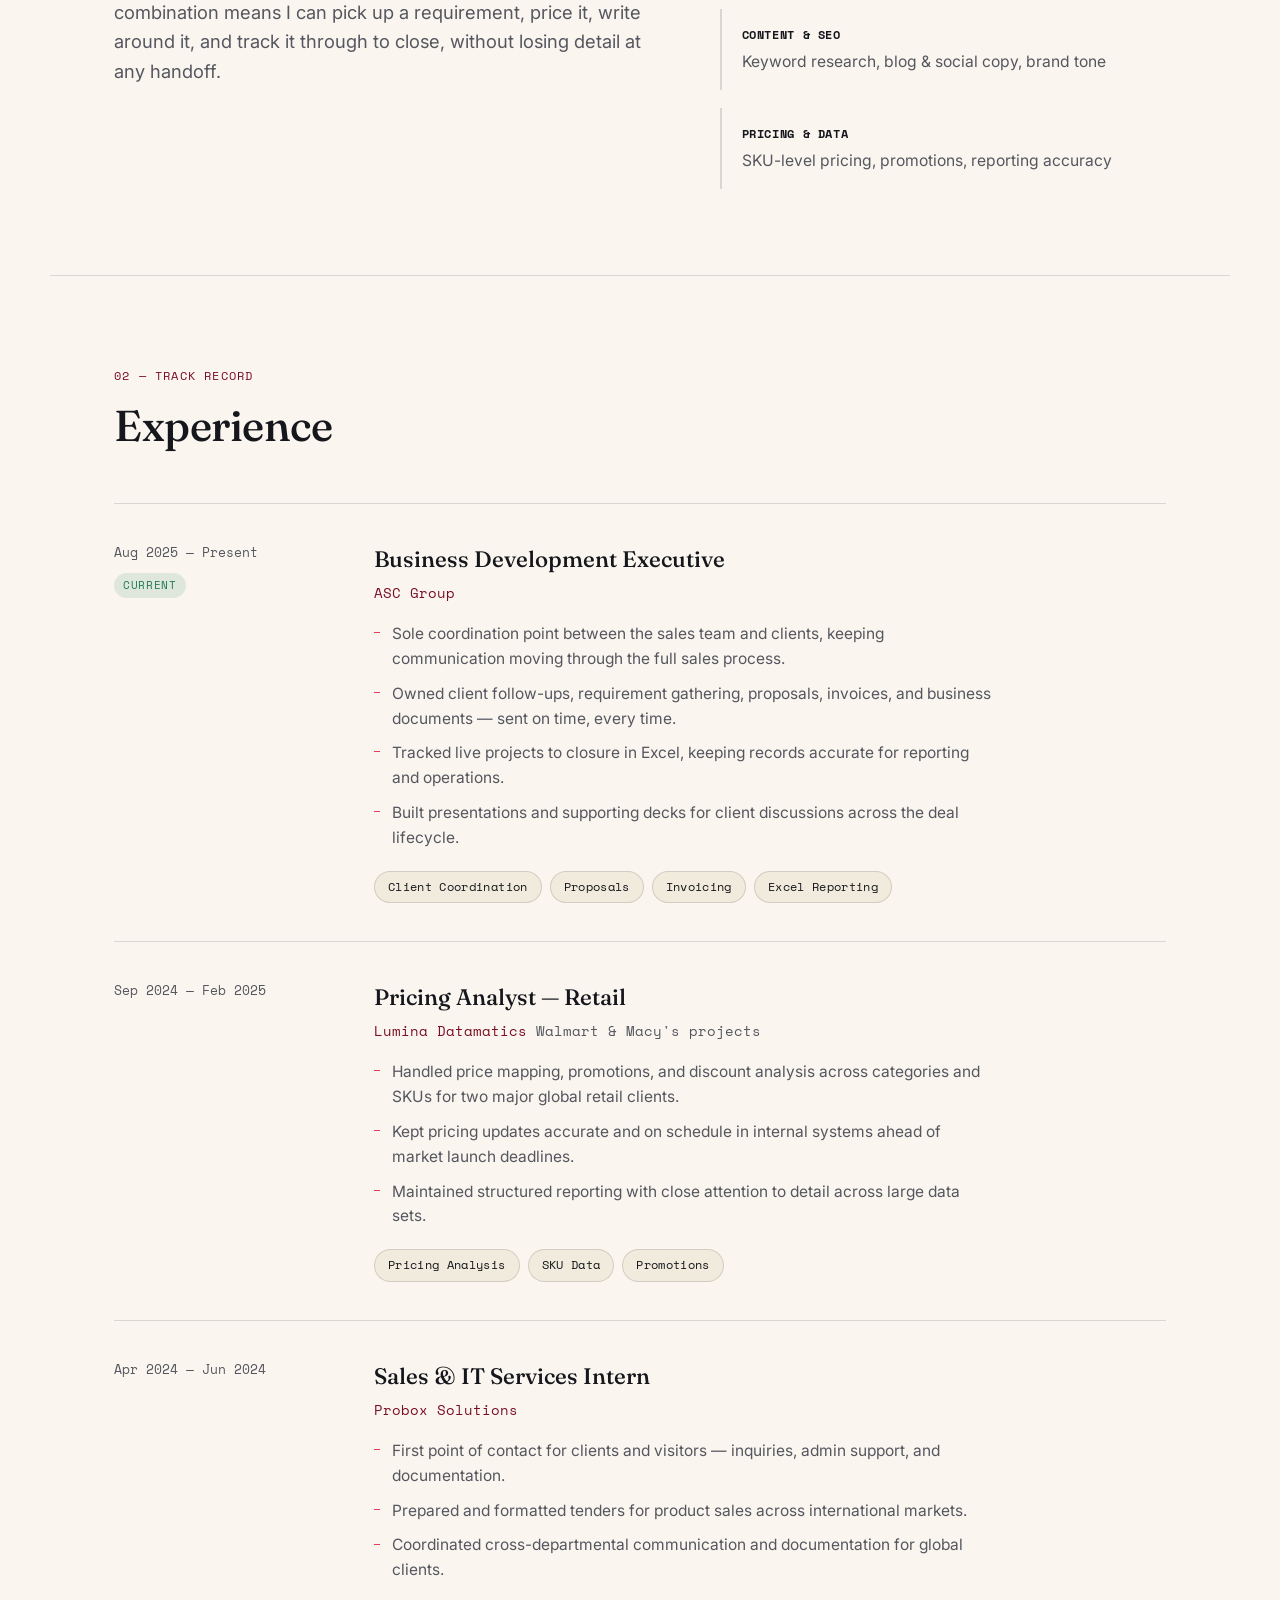
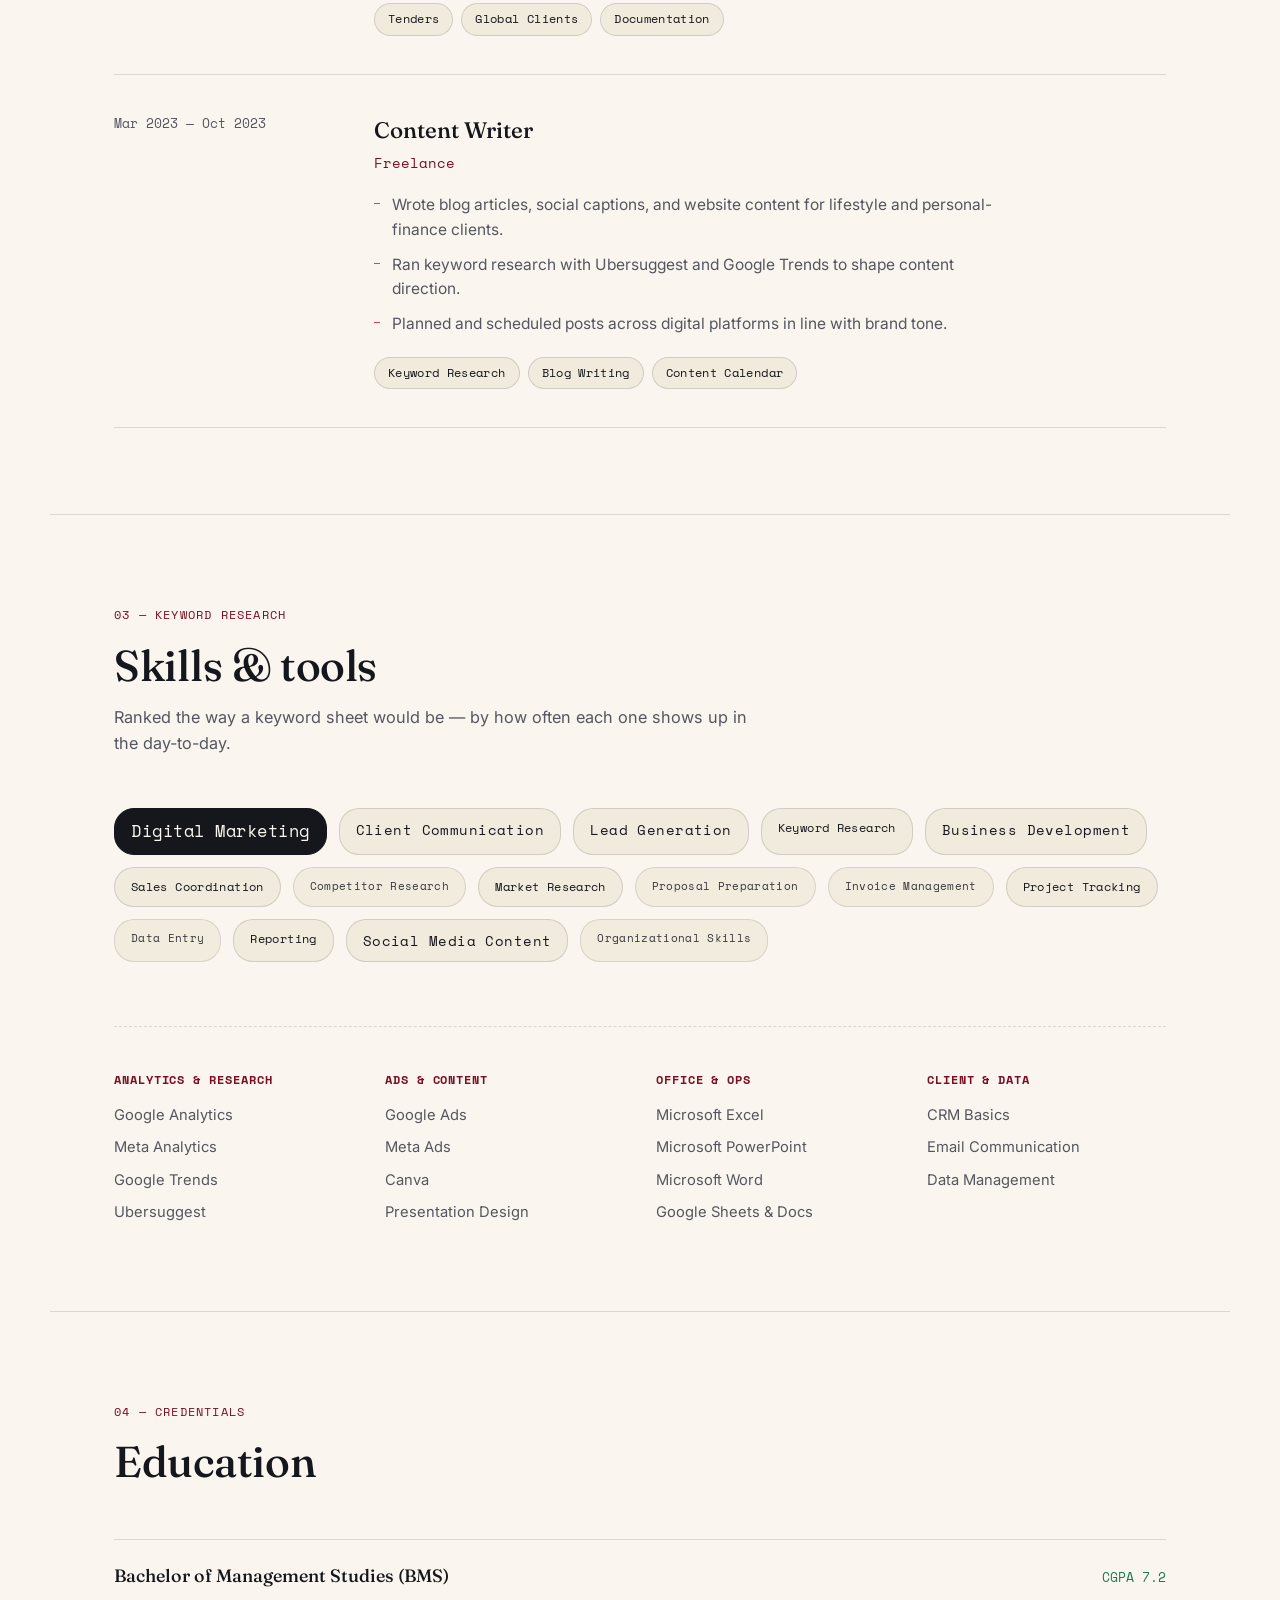
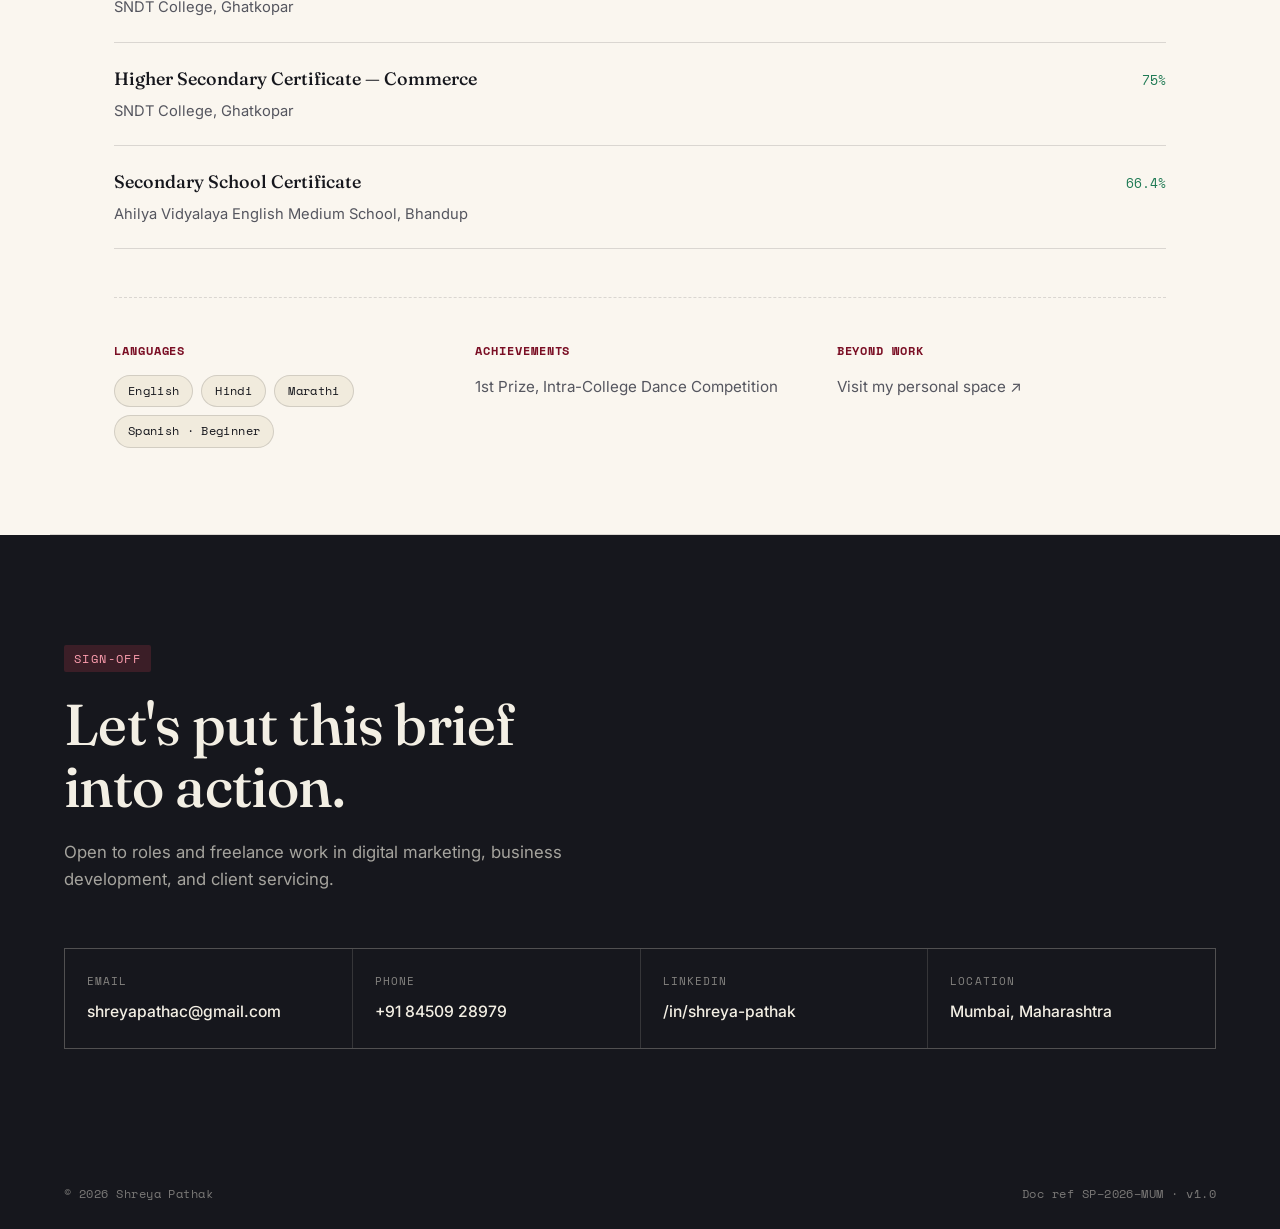
==== commit 06d5050f: "Update professional.html" ====
(no text change in the page or its own stylesheets)
